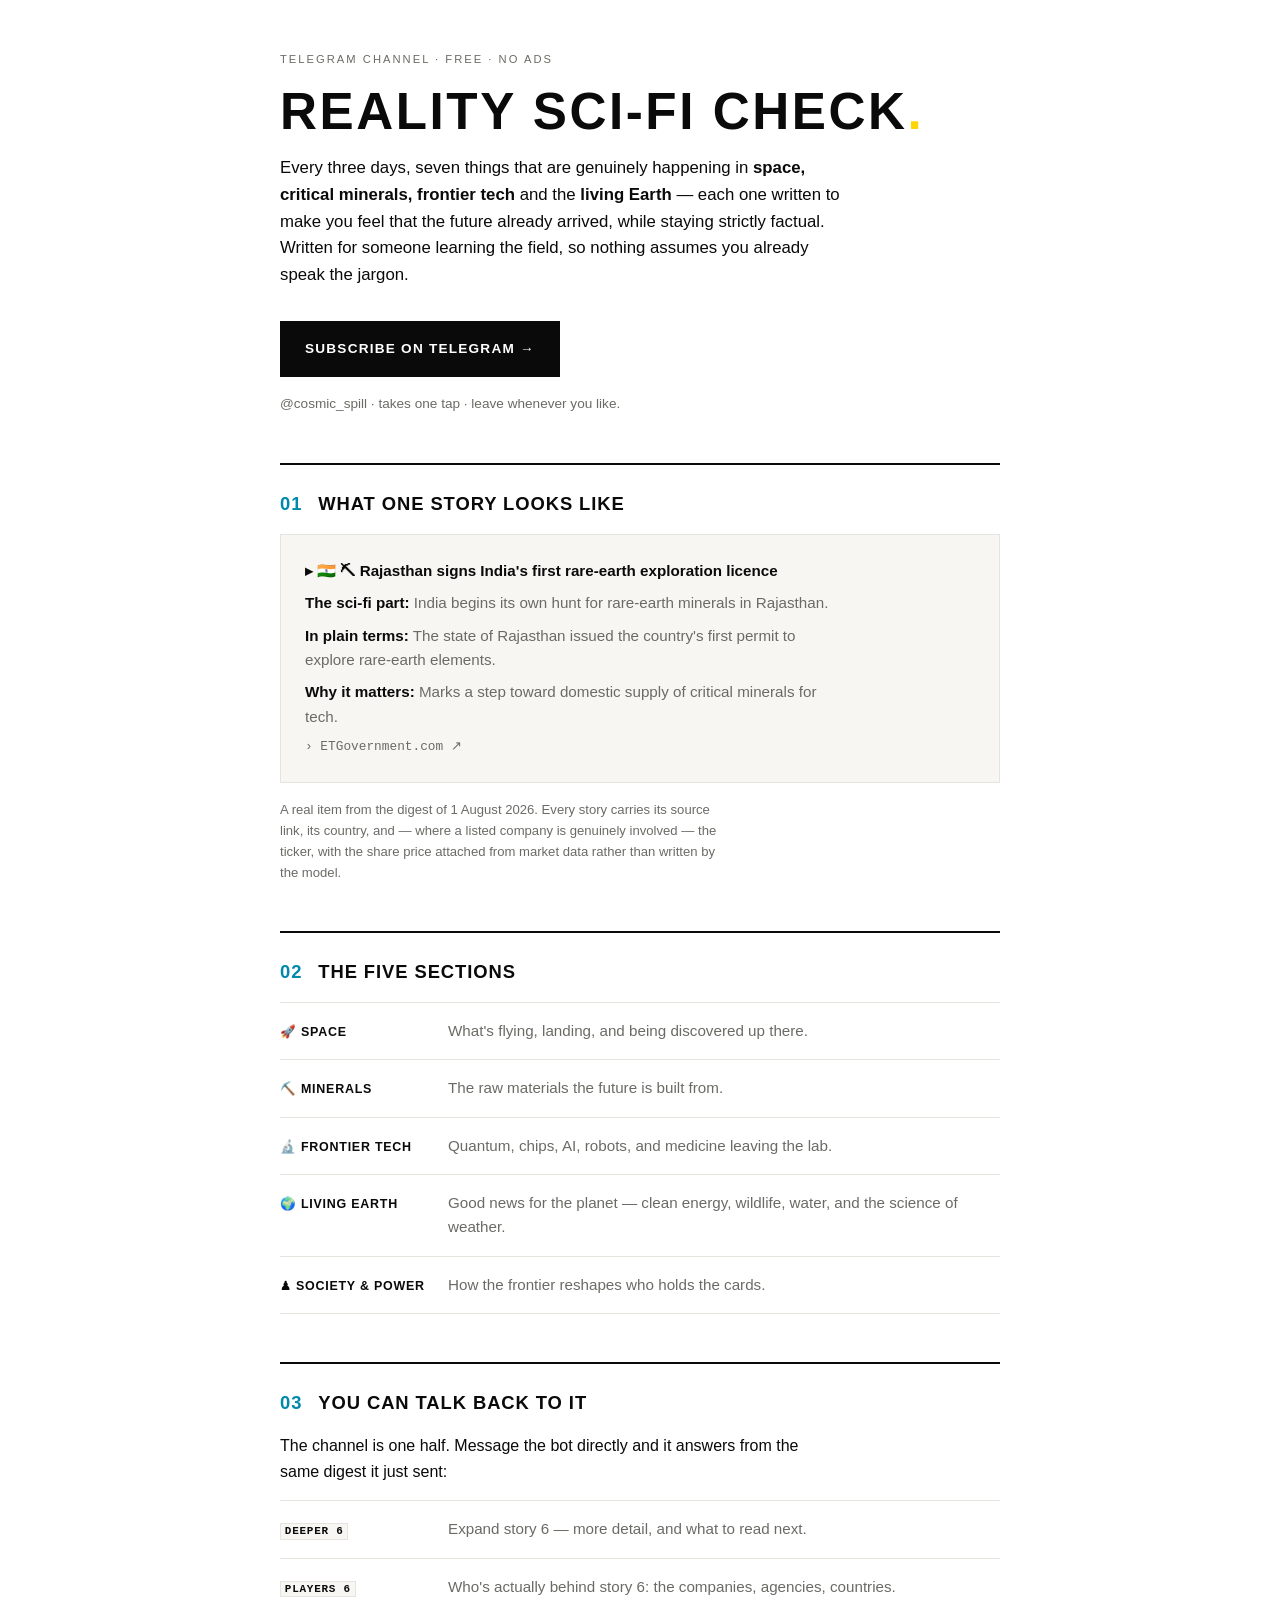
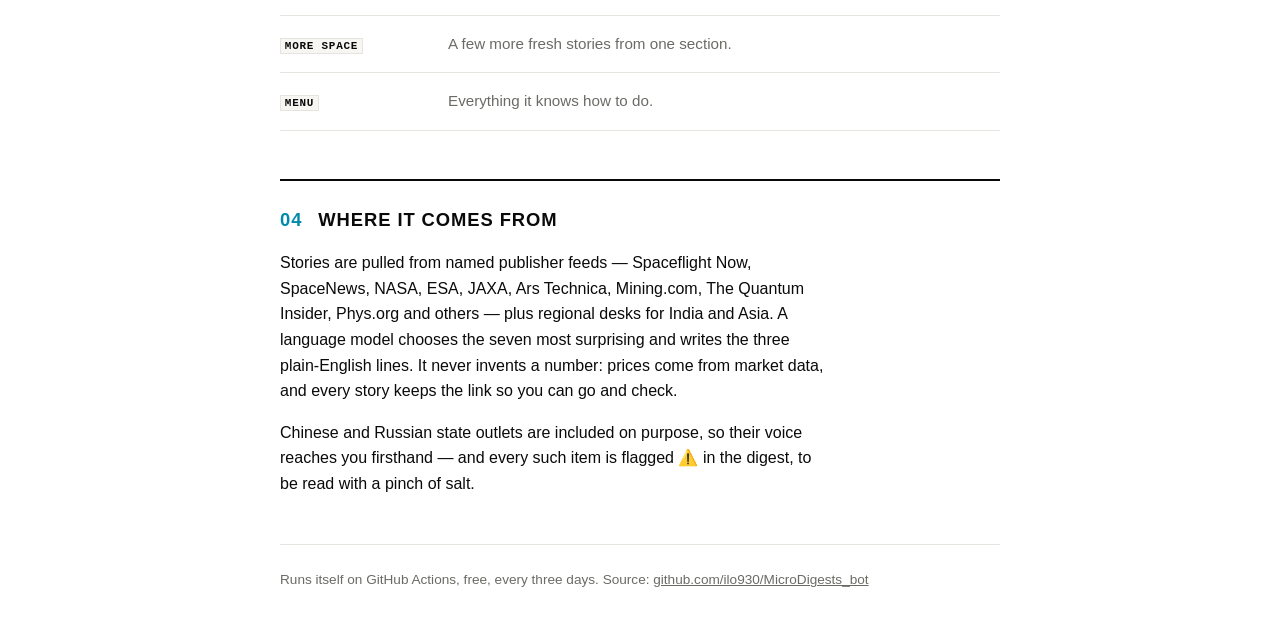
==== site/index.html @ 50ea7fea "Landing page with two mascots, and a way to check it still works The site now has one page design in" ====
<!doctype html>
<html lang="en">
<head>
<meta charset="utf-8">
<meta name="viewport" content="width=device-width,initial-scale=1">
<title>Reality Sci-Fi Check — a Telegram digest about the future arriving</title>
<meta name="description" content="A free Telegram digest, every three days: space, critical minerals, frontier tech and the living Earth, explained plainly and kept factual.">
<style>
/* One place for every colour, font and spacing value on this page.
   Same palette as the rest of the user's pages: square corners, near-black on
   paper, a yellow full stop and a cyan numeral. The fonts ship with macOS and
   degrade to Helvetica/Arial elsewhere — nothing is fetched, the page is one
   self-contained file. */
:root{
  --paper:#fff; --band:#f7f6f3; --ink:#0a0a0a; --muted:#6b6b66; --line:#e6e4df;
  --yellow:#ffd600;
  --cyan:#0089ab;
  --display:"Futura","Avenir Next","Helvetica Neue",Arial,sans-serif;
  --body:"Avenir Next","Helvetica Neue",-apple-system,BlinkMacSystemFont,Arial,sans-serif;
  --mono:"SF Mono",ui-monospace,Menlo,monospace;
  --s1:.5rem; --s2:1rem; --s3:1.5rem; --s4:2rem; --s5:3rem;
}
@media (prefers-color-scheme:dark){
  :root{--paper:#0a0a0a;--band:#141413;--ink:#f7f6f3;--muted:#8f8f88;
        --line:#2a2a27;--cyan:#4fdcff}
}
*,*::before,*::after{box-sizing:border-box}
html{-webkit-text-size-adjust:100%}
body{margin:0;background:var(--paper);color:var(--ink);font-family:var(--body);
     font-size:16px;line-height:1.6;
     padding:clamp(1.5rem,4vw,3.5rem) clamp(1rem,5vw,3rem) var(--s5)}
.wrap{max-width:720px;margin:0 auto}

.kicker{font-family:var(--display);font-size:.7rem;letter-spacing:.18em;
        text-transform:uppercase;color:var(--muted);margin:0 0 var(--s2)}
h1{font-family:var(--display);font-size:clamp(2rem,7vw,3.2rem);
   text-transform:uppercase;letter-spacing:.05em;font-weight:700;
   margin:0 0 var(--s2);line-height:1.05}
h1 span{color:var(--yellow)}
.lede{font-size:1.05rem;margin:0 0 var(--s4);max-width:60ch}
.lede b{font-weight:600}

.cta{display:inline-block;font-family:var(--display);font-weight:700;
     text-transform:uppercase;letter-spacing:.09em;font-size:.85rem;
     padding:var(--s2) var(--s3);background:var(--ink);color:var(--paper);
     text-decoration:none;border:1px solid var(--ink)}
.cta:hover{background:var(--paper);color:var(--ink)}
.cta:focus-visible{outline:2px solid var(--cyan);outline-offset:3px}
.cta-note{font-size:.85rem;color:var(--muted);margin:var(--s2) 0 0}

section{margin:var(--s5) 0 0;border-top:2px solid var(--ink);padding-top:var(--s3)}
h2{font-family:var(--display);font-size:1.15rem;font-weight:700;
   text-transform:uppercase;letter-spacing:.05em;margin:0 0 var(--s2)}
h2::before{content:attr(data-n);color:var(--cyan);margin-right:var(--s2)}
p{margin:0 0 var(--s2);max-width:62ch}

.rows{border-top:1px solid var(--line)}
.row{display:flex;gap:var(--s2);padding:var(--s2) 0;
     border-bottom:1px solid var(--line);align-items:baseline}
.row dt{font-family:var(--display);font-weight:700;text-transform:uppercase;
        letter-spacing:.06em;font-size:.78rem;flex:0 0 9.5rem;margin:0}
.row dd{margin:0;color:var(--muted);font-size:.95rem}

.sample{background:var(--band);border:1px solid var(--line);
        padding:var(--s3);font-size:.95rem;margin:0 0 var(--s2)}
.sample .head{font-weight:700;margin:0 0 var(--s1)}
.sample .line{margin:0 0 var(--s1);color:var(--muted)}
.sample .line b{color:var(--ink);font-weight:600}
.sample .src{font-family:var(--mono);font-size:.8rem;color:var(--muted);margin:0}
.caption{font-size:.82rem;color:var(--muted);margin:0 0 var(--s3)}

code{font-family:var(--mono);font-size:.88em;background:var(--band);
     border:1px solid var(--line);padding:.1em .35em}

footer{margin:var(--s5) 0 0;border-top:1px solid var(--line);
       padding-top:var(--s3);font-size:.85rem;color:var(--muted)}
footer a{color:inherit}
</style>
</head>
<body>
<div class="wrap">

<p class="kicker">Telegram channel · free · no ads</p>
<h1>Reality Sci-Fi Check<span>.</span></h1>

<p class="lede">Every three days, seven things that are genuinely happening in
<b>space, critical minerals, frontier tech</b> and the <b>living Earth</b> —
each one written to make you feel that the future already arrived, while
staying strictly factual. Written for someone learning the field, so nothing
assumes you already speak the jargon.</p>

<a class="cta" href="https://t.me/cosmic_spill">Subscribe on Telegram →</a>
<p class="cta-note">@cosmic_spill · takes one tap · leave whenever you like.</p>

<section>
  <h2 data-n="01">What one story looks like</h2>
  <div class="sample">
    <p class="head">▸ 🇮🇳 ⛏ Rajasthan signs India's first rare-earth exploration licence</p>
    <p class="line"><b>The sci-fi part:</b> India begins its own hunt for rare-earth minerals in Rajasthan.</p>
    <p class="line"><b>In plain terms:</b> The state of Rajasthan issued the country's first permit to explore rare-earth elements.</p>
    <p class="line"><b>Why it matters:</b> Marks a step toward domestic supply of critical minerals for tech.</p>
    <p class="src">› ETGovernment.com ↗</p>
  </div>
  <p class="caption">A real item from the digest of 1 August 2026. Every story
  carries its source link, its country, and — where a listed company is
  genuinely involved — the ticker, with the share price attached from market
  data rather than written by the model.</p>
</section>

<section>
  <h2 data-n="02">The five sections</h2>
  <dl class="rows">
    <div class="row"><dt>🚀 Space</dt><dd>What's flying, landing, and being discovered up there.</dd></div>
    <div class="row"><dt>⛏️ Minerals</dt><dd>The raw materials the future is built from.</dd></div>
    <div class="row"><dt>🔬 Frontier tech</dt><dd>Quantum, chips, AI, robots, and medicine leaving the lab.</dd></div>
    <div class="row"><dt>🌍 Living Earth</dt><dd>Good news for the planet — clean energy, wildlife, water, and the science of weather.</dd></div>
    <div class="row"><dt>♟ Society &amp; power</dt><dd>How the frontier reshapes who holds the cards.</dd></div>
  </dl>
</section>

<section>
  <h2 data-n="03">You can talk back to it</h2>
  <p>The channel is one half. Message the bot directly and it answers from the
  same digest it just sent:</p>
  <dl class="rows">
    <div class="row"><dt><code>deeper 6</code></dt><dd>Expand story 6 — more detail, and what to read next.</dd></div>
    <div class="row"><dt><code>players 6</code></dt><dd>Who's actually behind story 6: the companies, agencies, countries.</dd></div>
    <div class="row"><dt><code>more space</code></dt><dd>A few more fresh stories from one section.</dd></div>
    <div class="row"><dt><code>menu</code></dt><dd>Everything it knows how to do.</dd></div>
  </dl>
</section>

<section>
  <h2 data-n="04">Where it comes from</h2>
  <p>Stories are pulled from named publisher feeds — Spaceflight Now, SpaceNews,
  NASA, ESA, JAXA, Ars Technica, Mining.com, The Quantum Insider, Phys.org and
  others — plus regional desks for India and Asia. A language model chooses the
  seven most surprising and writes the three plain-English lines. It never
  invents a number: prices come from market data, and every story keeps the
  link so you can go and check.</p>
  <p>Chinese and Russian state outlets are included on purpose, so their voice
  reaches you firsthand — and every such item is flagged ⚠️ in the digest, to be
  read with a pinch of salt.</p>
</section>

<footer>
  Runs itself on GitHub Actions, free, every three days.
  Source: <a href="https://github.com/ilo930/MicroDigests_bot">github.com/ilo930/MicroDigests_bot</a>
</footer>

</div>
</body>
</html>
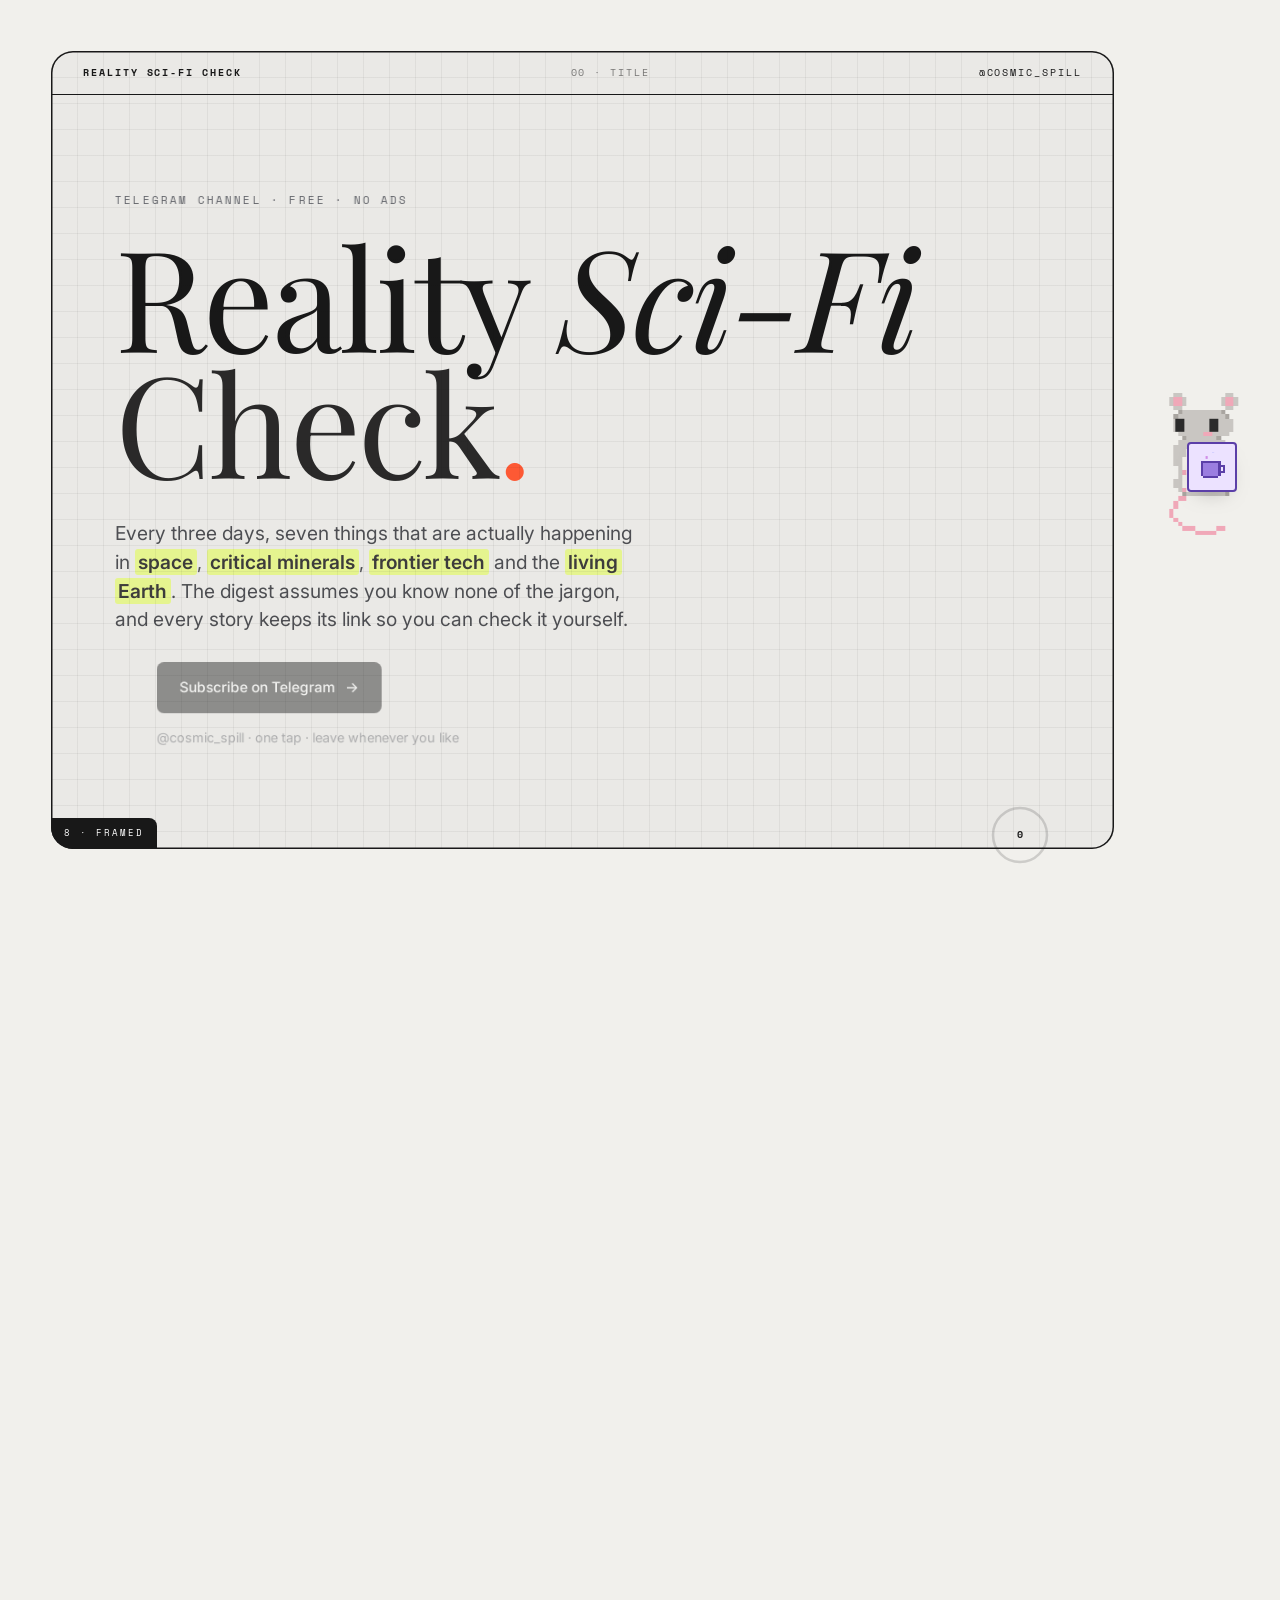
==== commit 6b3efb4f: "Opening the site now shows the page we designed, not the old one site/index.html was still the first" ====
--- a/site/index.html
+++ b/site/index.html
@@ -3,151 +3,27 @@
 <head>
 <meta charset="utf-8">
 <meta name="viewport" content="width=device-width,initial-scale=1">
+
+<!-- This file is the front door of the site. It holds no design of its own:
+     it forwards to whichever version is the chosen one, so that anything
+     pointing at site/ (a browser, the dashboard preview, a future host)
+     always lands on the current page instead of an old copy.
+
+     To change which page the site shows, change the address on the two lines
+     below and nothing else. -->
+
+<meta http-equiv="refresh" content="0;url=versions/framed.html">
 <title>Reality Sci-Fi Check — a Telegram digest about the future arriving</title>
 <meta name="description" content="A free Telegram digest, every three days: space, critical minerals, frontier tech and the living Earth, explained plainly and kept factual.">
 <style>
-/* One place for every colour, font and spacing value on this page.
-   Same palette as the rest of the user's pages: square corners, near-black on
-   paper, a yellow full stop and a cyan numeral. The fonts ship with macOS and
-   degrade to Helvetica/Arial elsewhere — nothing is fetched, the page is one
-   self-contained file. */
-:root{
-  --paper:#fff; --band:#f7f6f3; --ink:#0a0a0a; --muted:#6b6b66; --line:#e6e4df;
-  --yellow:#ffd600;
-  --cyan:#0089ab;
-  --display:"Futura","Avenir Next","Helvetica Neue",Arial,sans-serif;
-  --body:"Avenir Next","Helvetica Neue",-apple-system,BlinkMacSystemFont,Arial,sans-serif;
-  --mono:"SF Mono",ui-monospace,Menlo,monospace;
-  --s1:.5rem; --s2:1rem; --s3:1.5rem; --s4:2rem; --s5:3rem;
-}
-@media (prefers-color-scheme:dark){
-  :root{--paper:#0a0a0a;--band:#141413;--ink:#f7f6f3;--muted:#8f8f88;
-        --line:#2a2a27;--cyan:#4fdcff}
-}
-*,*::before,*::after{box-sizing:border-box}
-html{-webkit-text-size-adjust:100%}
-body{margin:0;background:var(--paper);color:var(--ink);font-family:var(--body);
-     font-size:16px;line-height:1.6;
-     padding:clamp(1.5rem,4vw,3.5rem) clamp(1rem,5vw,3rem) var(--s5)}
-.wrap{max-width:720px;margin:0 auto}
-
-.kicker{font-family:var(--display);font-size:.7rem;letter-spacing:.18em;
-        text-transform:uppercase;color:var(--muted);margin:0 0 var(--s2)}
-h1{font-family:var(--display);font-size:clamp(2rem,7vw,3.2rem);
-   text-transform:uppercase;letter-spacing:.05em;font-weight:700;
-   margin:0 0 var(--s2);line-height:1.05}
-h1 span{color:var(--yellow)}
-.lede{font-size:1.05rem;margin:0 0 var(--s4);max-width:60ch}
-.lede b{font-weight:600}
-
-.cta{display:inline-block;font-family:var(--display);font-weight:700;
-     text-transform:uppercase;letter-spacing:.09em;font-size:.85rem;
-     padding:var(--s2) var(--s3);background:var(--ink);color:var(--paper);
-     text-decoration:none;border:1px solid var(--ink)}
-.cta:hover{background:var(--paper);color:var(--ink)}
-.cta:focus-visible{outline:2px solid var(--cyan);outline-offset:3px}
-.cta-note{font-size:.85rem;color:var(--muted);margin:var(--s2) 0 0}
-
-section{margin:var(--s5) 0 0;border-top:2px solid var(--ink);padding-top:var(--s3)}
-h2{font-family:var(--display);font-size:1.15rem;font-weight:700;
-   text-transform:uppercase;letter-spacing:.05em;margin:0 0 var(--s2)}
-h2::before{content:attr(data-n);color:var(--cyan);margin-right:var(--s2)}
-p{margin:0 0 var(--s2);max-width:62ch}
-
-.rows{border-top:1px solid var(--line)}
-.row{display:flex;gap:var(--s2);padding:var(--s2) 0;
-     border-bottom:1px solid var(--line);align-items:baseline}
-.row dt{font-family:var(--display);font-weight:700;text-transform:uppercase;
-        letter-spacing:.06em;font-size:.78rem;flex:0 0 9.5rem;margin:0}
-.row dd{margin:0;color:var(--muted);font-size:.95rem}
-
-.sample{background:var(--band);border:1px solid var(--line);
-        padding:var(--s3);font-size:.95rem;margin:0 0 var(--s2)}
-.sample .head{font-weight:700;margin:0 0 var(--s1)}
-.sample .line{margin:0 0 var(--s1);color:var(--muted)}
-.sample .line b{color:var(--ink);font-weight:600}
-.sample .src{font-family:var(--mono);font-size:.8rem;color:var(--muted);margin:0}
-.caption{font-size:.82rem;color:var(--muted);margin:0 0 var(--s3)}
-
-code{font-family:var(--mono);font-size:.88em;background:var(--band);
-     border:1px solid var(--line);padding:.1em .35em}
-
-footer{margin:var(--s5) 0 0;border-top:1px solid var(--line);
-       padding-top:var(--s3);font-size:.85rem;color:var(--muted)}
-footer a{color:inherit}
+  html,body{height:100%;margin:0;background:#0d0d0f;color:#f4f1ea;
+            font:14px/1.6 "Futura","Avenir Next",Helvetica,Arial,sans-serif;
+            display:grid;place-items:center;text-align:center}
+  a{color:#7fe7d8}
 </style>
 </head>
 <body>
-<div class="wrap">
-
-<p class="kicker">Telegram channel · free · no ads</p>
-<h1>Reality Sci-Fi Check<span>.</span></h1>
-
-<p class="lede">Every three days, seven things that are genuinely happening in
-<b>space, critical minerals, frontier tech</b> and the <b>living Earth</b> —
-each one written to make you feel that the future already arrived, while
-staying strictly factual. Written for someone learning the field, so nothing
-assumes you already speak the jargon.</p>
-
-<a class="cta" href="https://t.me/cosmic_spill">Subscribe on Telegram →</a>
-<p class="cta-note">@cosmic_spill · takes one tap · leave whenever you like.</p>
-
-<section>
-  <h2 data-n="01">What one story looks like</h2>
-  <div class="sample">
-    <p class="head">▸ 🇮🇳 ⛏ Rajasthan signs India's first rare-earth exploration licence</p>
-    <p class="line"><b>The sci-fi part:</b> India begins its own hunt for rare-earth minerals in Rajasthan.</p>
-    <p class="line"><b>In plain terms:</b> The state of Rajasthan issued the country's first permit to explore rare-earth elements.</p>
-    <p class="line"><b>Why it matters:</b> Marks a step toward domestic supply of critical minerals for tech.</p>
-    <p class="src">› ETGovernment.com ↗</p>
-  </div>
-  <p class="caption">A real item from the digest of 1 August 2026. Every story
-  carries its source link, its country, and — where a listed company is
-  genuinely involved — the ticker, with the share price attached from market
-  data rather than written by the model.</p>
-</section>
-
-<section>
-  <h2 data-n="02">The five sections</h2>
-  <dl class="rows">
-    <div class="row"><dt>🚀 Space</dt><dd>What's flying, landing, and being discovered up there.</dd></div>
-    <div class="row"><dt>⛏️ Minerals</dt><dd>The raw materials the future is built from.</dd></div>
-    <div class="row"><dt>🔬 Frontier tech</dt><dd>Quantum, chips, AI, robots, and medicine leaving the lab.</dd></div>
-    <div class="row"><dt>🌍 Living Earth</dt><dd>Good news for the planet — clean energy, wildlife, water, and the science of weather.</dd></div>
-    <div class="row"><dt>♟ Society &amp; power</dt><dd>How the frontier reshapes who holds the cards.</dd></div>
-  </dl>
-</section>
-
-<section>
-  <h2 data-n="03">You can talk back to it</h2>
-  <p>The channel is one half. Message the bot directly and it answers from the
-  same digest it just sent:</p>
-  <dl class="rows">
-    <div class="row"><dt><code>deeper 6</code></dt><dd>Expand story 6 — more detail, and what to read next.</dd></div>
-    <div class="row"><dt><code>players 6</code></dt><dd>Who's actually behind story 6: the companies, agencies, countries.</dd></div>
-    <div class="row"><dt><code>more space</code></dt><dd>A few more fresh stories from one section.</dd></div>
-    <div class="row"><dt><code>menu</code></dt><dd>Everything it knows how to do.</dd></div>
-  </dl>
-</section>
-
-<section>
-  <h2 data-n="04">Where it comes from</h2>
-  <p>Stories are pulled from named publisher feeds — Spaceflight Now, SpaceNews,
-  NASA, ESA, JAXA, Ars Technica, Mining.com, The Quantum Insider, Phys.org and
-  others — plus regional desks for India and Asia. A language model chooses the
-  seven most surprising and writes the three plain-English lines. It never
-  invents a number: prices come from market data, and every story keeps the
-  link so you can go and check.</p>
-  <p>Chinese and Russian state outlets are included on purpose, so their voice
-  reaches you firsthand — and every such item is flagged ⚠️ in the digest, to be
-  read with a pinch of salt.</p>
-</section>
-
-<footer>
-  Runs itself on GitHub Actions, free, every three days.
-  Source: <a href="https://github.com/ilo930/MicroDigests_bot">github.com/ilo930/MicroDigests_bot</a>
-</footer>
-
-</div>
+  <!-- Only ever seen if the browser refuses to forward automatically. -->
+  <p>Reality Sci-Fi Check<br><a href="versions/framed.html">Open the page</a></p>
 </body>
 </html>
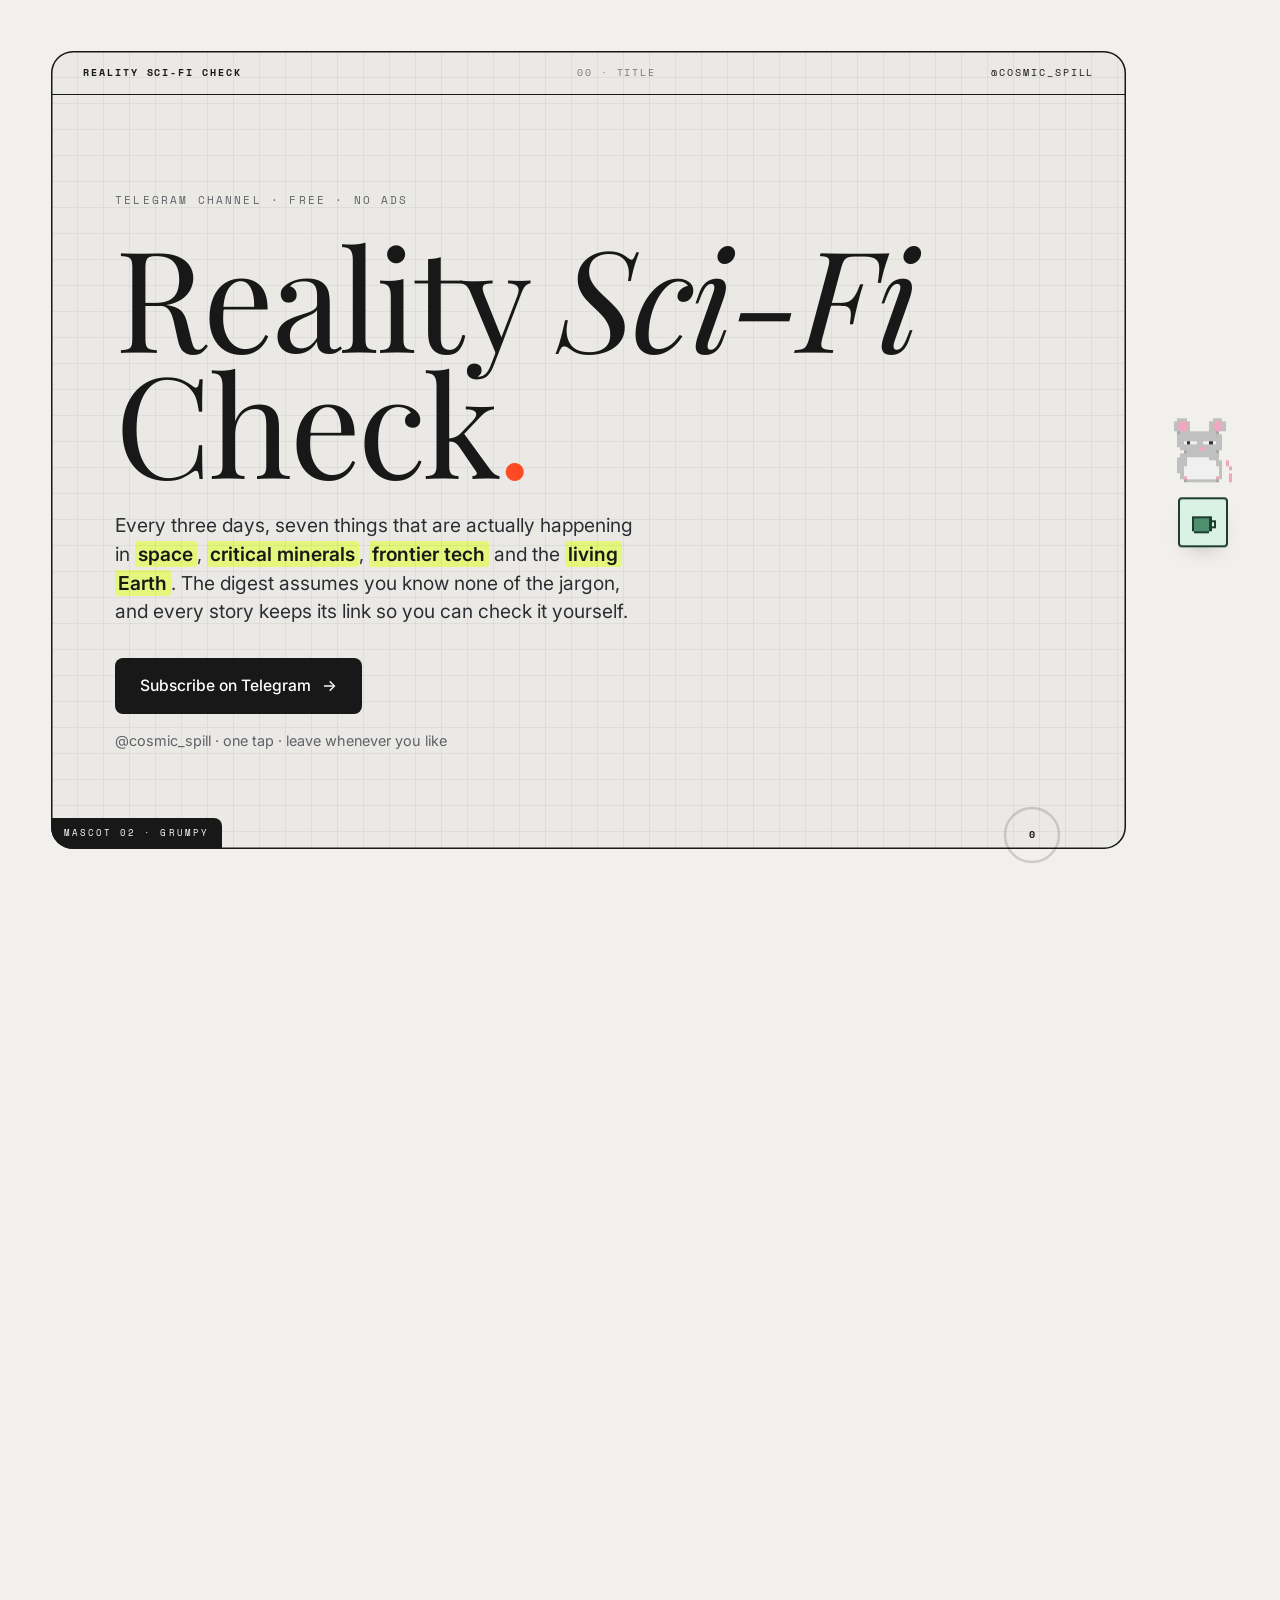
==== commit 0270797a: "The grumpy mouse is the public one, and the site knows how to publish itself Opening the site now sh" ====
--- a/site/index.html
+++ b/site/index.html
@@ -12,7 +12,7 @@
      To change which page the site shows, change the address on the two lines
      below and nothing else. -->
 
-<meta http-equiv="refresh" content="0;url=versions/framed.html">
+<meta http-equiv="refresh" content="0;url=versions/framed-mascot02.html">
 <title>Reality Sci-Fi Check — a Telegram digest about the future arriving</title>
 <meta name="description" content="A free Telegram digest, every three days: space, critical minerals, frontier tech and the living Earth, explained plainly and kept factual.">
 <style>
@@ -24,6 +24,6 @@
 </head>
 <body>
   <!-- Only ever seen if the browser refuses to forward automatically. -->
-  <p>Reality Sci-Fi Check<br><a href="versions/framed.html">Open the page</a></p>
+  <p>Reality Sci-Fi Check<br><a href="versions/framed-mascot02.html">Open the page</a></p>
 </body>
 </html>
